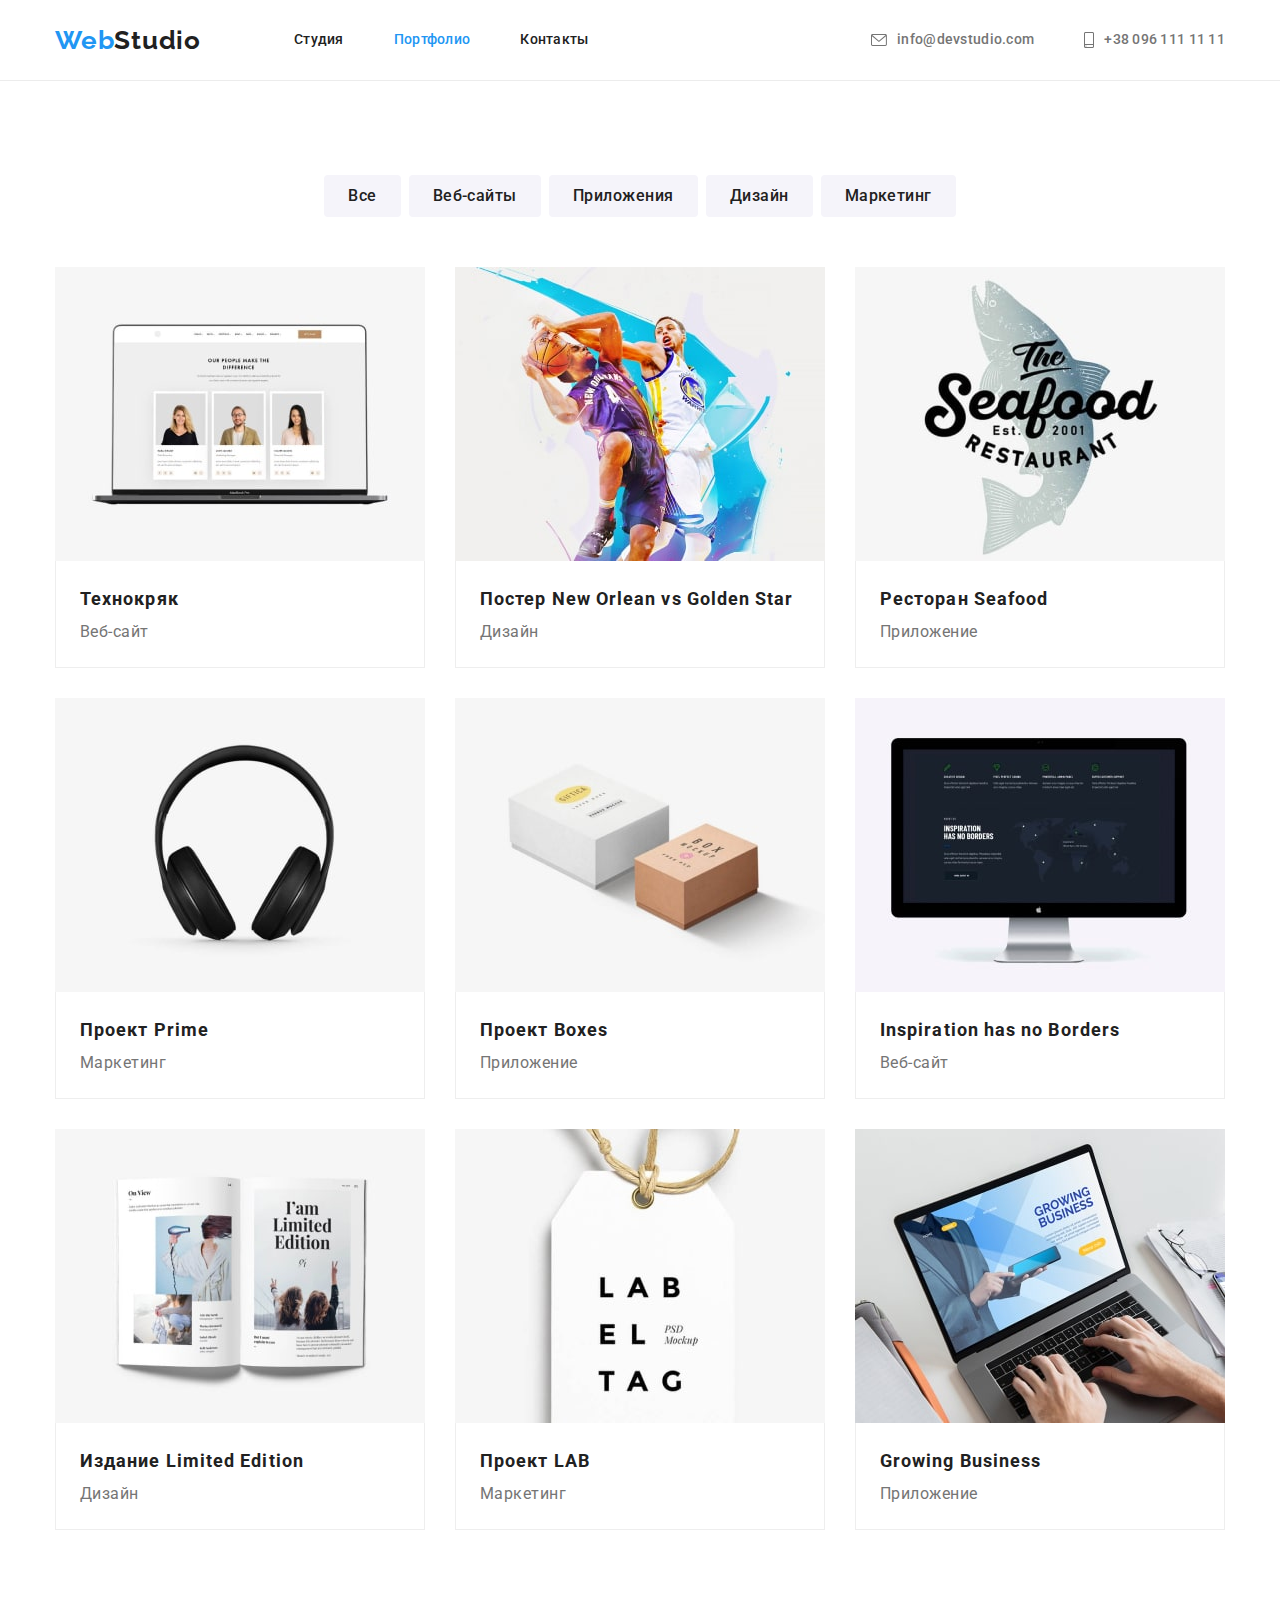
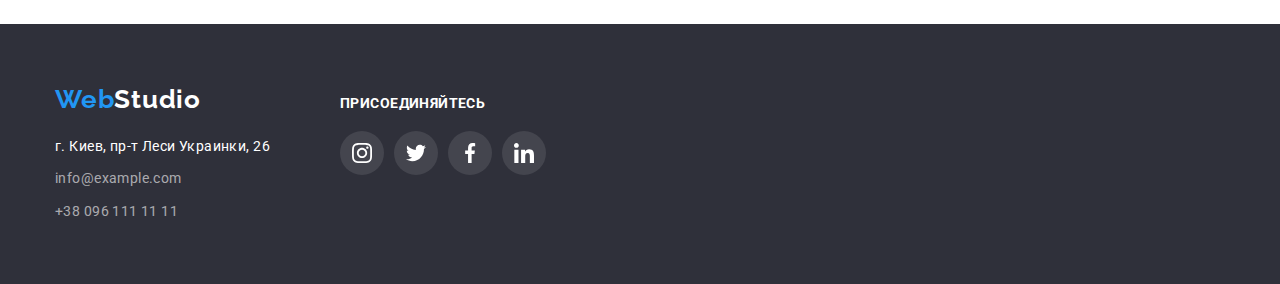
==== portfolio.html @ f0101356 "Начало работы" ====
<!DOCTYPE html>
<html lang="ru">

<head>
    <meta charset="UTF-8">
    <meta http-equiv="X-UA-Compatible" content="IE=edge">
    <meta name="viewport" content="width=device-width, initial-scale=1.0">
    <title>Document</title>    
    <link rel="preconnect" href="https://fonts.googleapis.com">
    <link rel="preconnect" href="https://fonts.gstatic.com" crossorigin>
    <link
        href="https://fonts.googleapis.com/css2?family=Raleway:wght@700&family=Roboto:wght@400;500;700;900&display=swap"
        rel="stylesheet">
        <link rel="stylesheet" href="https://cdnjs.cloudflare.com/ajax/libs/modern-normalize/1.1.0/modern-normalize.min.css"
            integrity="sha512-wpPYUAdjBVSE4KJnH1VR1HeZfpl1ub8YT/NKx4PuQ5NmX2tKuGu6U/JRp5y+Y8XG2tV+wKQpNHVUX03MfMFn9Q=="
            crossorigin="anonymous" referrerpolicy="no-referrer" />
    <link rel="stylesheet" href="https://cdnjs.cloudflare.com/ajax/libs/modern-normalize/1.0.0/modern-normalize.min.css" />
    <link rel="stylesheet" href="./css/styles.css">
</head>
<body>
    <!-- Header -->
    <header class="header">
        <div class="container nav-container">
            <nav class="header-navigation">
                <a lang="en" class="header-logo" href="">Web<span class="logo-studio">Studio</span> </a>
    
                <ul class="header-list">
                    <li class="header-item">
                        <a class="header-link " href="./index.html"> Студия</a>
                    </li>
                    <li class="header-item">
                        <a class="header-link current" href="./portfolio.html"> Портфолио</a>
                    </li>
                    <li class="header-item">
                        <a class="header-link" href="#contact"> Контакты</a>
                    </li>
    
                </ul>
            </nav>
    
            <ul class="header-contacts">
                <li class="header-contacts-item">
                    <a class="header-contacts-link" href="mailto:info@devstudio.com">
                        <svg class="header-contacts-icon" width="16" height="12">
                            <use href="./images/icons.svg#icon-envelope"></use>
                        </svg>
                        info@devstudio.com</a>
                </li>
                <li class="header-contacts-item">
                    <a class="header-contacts-link" href="tel:+380961111111">
                        <svg class="header-contacts-icon" width="10" height="16">
                            <use href="./images/icons.svg#icon-smartphone"></use>
                        </svg>
                        +38 096 111 11 11</a>
                </li>
            </ul>
    
        </div>
    </header>
    <main>

        <!-- Navigation -->
        <section class="section">
            <div class="container">
                <h1 class="visually-hidden">Навигация по сайту</h1>
                <ul class="navigation-list">
                    <li class="navigation-item"><button class="navigation-button" type="button">Все</button></li>
                    <li class="navigation-item"><button class="navigation-button" type="button">Веб-сайты</button></li>
                    <li class="navigation-item"><button class="navigation-button" type="button">Приложения</button></li>
                    <li class="navigation-item"><button class="navigation-button" type="button">Дизайн</button></li>
                    <li class="navigation-item"><button class="navigation-button" type="button">Маркетинг</button></li>
                </ul>
                <ul class="offers-list">
                    <li class="offers-item">
                        <a class="offers-link" href="">
                            <div class="offers-popup-block">
                                <img src="./images/img1-min.jpg" alt="Технокряк" width="370">
                                <p class="offers-popup-text">Технокряк это современная площадка распространения коронавируса. Компании используют эту платформу для цифрового
                                шпионажа и атак на защищённые сервера конкурентов.</p>
                            </div>
                            <div class="offers-item-bottom">
                                <h2 class="offers-title">Технокряк</h2>
                                <p class="offers-text">Веб-сайт</p>
                            </div>
                        </a>
                    </li>
                    <li class="offers-item">
                        <a class="offers-link" href="">
                            <div class="offers-popup-block">
                            <img src="./images/img2-min.jpg" alt="Постер New Orlean vs Golden Star" width="370">
                            <p class="offers-popup-text">Технокряк это современная площадка распространения коронавируса. Компании используют эту
                                платформу для цифрового
                                шпионажа и атак на защищённые сервера конкурентов.</p>
                                </div>
                            <div class="offers-item-bottom">
                                <h2 class="offers-title">Постер New Orlean vs Golden Star</h2>
                                <p class="offers-text">Дизайн</p>
                            </div>
                        </a>
                    </li>
                    <li class="offers-item">
                        <a class="offers-link" href="">
                            <div class="offers-popup-block">
                            <img src="./images/img3-min.jpg" alt="Ресторан Seafood" width="370">
                            <p class="offers-popup-text">Технокряк это современная площадка распространения коронавируса. Компании используют эту
                                платформу для цифрового
                                шпионажа и атак на защищённые сервера конкурентов.</p>
                                </div>
                            <div class="offers-item-bottom">
                                <h2 class="offers-title">Ресторан Seafood</h2>
                                <p class="offers-text">Приложение</p>
                            </div>
                        </a>
                    </li>
                    <li class="offers-item">
                        <a class="offers-link" href="">
                            <div class="offers-popup-block">
                            <img src="./images/img4-min.jpg" alt="Проект Prime" width="370">
                            <p class="offers-popup-text">Технокряк это современная площадка распространения коронавируса. Компании используют эту
                                платформу для цифрового
                                шпионажа и атак на защищённые сервера конкурентов.</p>
                                </div>
                            <div class="offers-item-bottom">
                                <h2 class="offers-title">Проект Prime</h2>
                                <p class="offers-text">Маркетинг</p>
                            </div>
                        </a>
                    </li>
                    <li class="offers-item">
                        <a class="offers-link" href="">
                            <div class="offers-popup-block">
                            <img src="./images/img5-min.jpg" alt="Проект Boxes" width="370">
                            <p class="offers-popup-text">Технокряк это современная площадка распространения коронавируса. Компании используют эту
                                платформу для цифрового
                                шпионажа и атак на защищённые сервера конкурентов.</p>
                                </div>
                            <div class="offers-item-bottom">
                                <h2 class="offers-title">Проект Boxes</h2>
                                <p class="offers-text">Приложение</p>
                            </div>
                        </a>
                    </li>
                    <li class="offers-item">
                        <a class="offers-link" href="">
                            <div class="offers-popup-block">
                            <img src="./images/img6-min.jpg" alt="Inspiration has no Borders" width="370">
                            <p class="offers-popup-text">Технокряк это современная площадка распространения коронавируса. Компании используют эту
                                платформу для цифрового
                                шпионажа и атак на защищённые сервера конкурентов.</p>
                                </div>
                            <div class="offers-item-bottom">
                                <h2 class="offers-title">Inspiration has no Borders</h2>
                                <p class="offers-text">Веб-сайт</p>
                            </div>
                        </a>
                    </li>
                    <li class="offers-item">
                        <a class="offers-link" href="">
                            <div class="offers-popup-block">
                            <img src="./images/img7-min.jpg" alt="Издание Limited Edition" width="370">
                            <p class="offers-popup-text">Технокряк это современная площадка распространения коронавируса. Компании используют эту
                                платформу для цифрового
                                шпионажа и атак на защищённые сервера конкурентов.</p>
                                </div>
                            <div class="offers-item-bottom">
                                <h2 class="offers-title">Издание Limited Edition</h2>
                                <p class="offers-text">Дизайн</p>
                            </div>
                        </a>
                    </li>
                    <li class="offers-item">
                        <a class="offers-link" href="">
                            <div class="offers-popup-block">
                            <img src="./images/img8-min.jpg" alt="Проект LAB" width="370">
                            <p class="offers-popup-text">Технокряк это современная площадка распространения коронавируса. Компании используют эту
                                платформу для цифрового
                                шпионажа и атак на защищённые сервера конкурентов.</p>
                                </div>
                            <div class="offers-item-bottom">
                                <h2 class="offers-title">Проект LAB</h2>
                                <p class="offers-text">Маркетинг</p>
                            </div>
                        </a>
                    </li>
                    <li class="offers-item">
                        <a class="offers-link" href="">
                            <div class="offers-popup-block">
                            <img src="./images/img9-min.jpg" alt="Growing Business" width="370">
                            <p class="offers-popup-text">Технокряк это современная площадка распространения коронавируса. Компании используют эту
                                платформу для цифрового
                                шпионажа и атак на защищённые сервера конкурентов.</p>
                                </div>
                            <div class="offers-item-bottom">
                                <h2 class="offers-title">Growing Business</h2>
                                <p class="offers-text">Приложение</p>
                            </div>
                        </a>
                    </li>
                </ul>
            </div>
        </section>

        <!-- Items -->
       
    </main>

    <!-- Footer -->
    <footer class="footer" id="contact">
        <div class="container footer-container">
            <div class="address-box">
                <a lang="en" class="footer-logo" href="">Web<span class="footer-logo-studio">Studio</span></a>
    
                <address class="footer-address">
                    <ul class="footer-contacts">
                        <li class="footer-contacts-item">
                            <a class="footer-map" href="https://goo.gl/maps/VZ49UgYhJQWMEwJX7" target="_blank"
                                rel="noopener noreferrer">г. Киев, пр-т Леси Украинки, 26
                            </a>
                        </li>
                        <li class="footer-contacts-item"><a class="footer-mail"
                                href="mailto:info@example.com">info@example.com</a></li>
                        <li class="footer-contacts-item"><a class="footer-tel" href="tel:+380961111111">+38 096 111 11
                                11</a></li>
                    </ul>
                </address>
            </div>
            <div class="social-box">
                <h3 class="social-title">ПРИСОЕДИНЯЙТЕСЬ</h3>
                <ul class="footer-social-list">
                    <li class="footer-social-item">
                        <a href="" class="footer-social-link">
                            <svg class="footer-social-icon" width="20" height="20">
                                <use href="./images/icons.svg#icon-instagram-2">
                                </use>
                            </svg>
                        </a>
                    </li>
                    <li class="footer-social-item">
                        <a href="" class="footer-social-link">
                            <svg class="footer-social-icon" width="20" height="20">
                                <use href="./images/icons.svg#icon-twitter-1">
                                </use>
                            </svg>
                        </a>
                    </li>
                    <li class="footer-social-item">
                        <a href="" class="footer-social-link">
                            <svg class="footer-social-icon" width="20" height="20">
                                <use href="./images/icons.svg#icon-facebook-1">
                                </use>
                            </svg>
                        </a>
                    </li>
                    <li class="footer-social-item">
                        <a href="" class="footer-social-link">
                            <svg class="footer-social-icon" width="20" height="20">
                                <use href="./images/icons.svg#icon-linkedin-1">
                                </use>
                            </svg>
                        </a>
                    </li>
                </ul>
            </div>
        </div>
    
    </footer>
</body>
</html>
---- css/styles.css ----
:root {
  --main-title-color: #212121;
  --second-title-color: #ffffff;
  --main-text-color: #757575;
  --accent-color: #2196f3;
  --first-contacts-color: #757575;
  --second-contacts-color: rgba(255, 255, 255, 0.6);
  --third-contacts-color: #ffffff;
  --timing-function: cubic-bezier(0.4, 0, 0.2, 1);
}

html {
  box-sizing: border-box;
}

*,
*::before,
*::after {
  box-sizing: inherit;
}

body {
  font-family: Roboto, sans-serif;
  /* font-size: 14px;
  line-height: 1.71;
  letter-spacing: 0.03;
  color: #757575; */
}

a {
  text-decoration: none;
}

h1,
h2,
h3,
p,
ul {
  margin: 0;
}

ul {
  padding: 0;
  list-style: none;
}

img {
  display: block;
  max-width: 100%;
  height: auto;
}

.container {
  width: 1200px;
  padding-left: 15px;
  padding-right: 15px;
  margin: 0 auto;
}

.section {
  padding-top: 94px;
  padding-bottom: 94px;
}

/* -------------------- Header ------------------ */

.header {
  border-bottom: 1px solid #ececec;
}

.header-logo {
  margin-right: 93px;

  font-family: Raleway;
  font-weight: 700;
  font-size: 26px;
  line-height: 1.19;
  letter-spacing: 0.03em;
  color: #2196f3;
}

.logo-studio {
  color: #212121;
}

.header-list {
  display: flex;
}

.header-list .header-item:not(:last-child) {
  margin-right: 50px;
}

.header-link.current {
  color: var(--accent-color);
}

.header-link {
  display: block;
  position: relative;
  padding-top: 32px;
  padding-bottom: 32px;

  font-weight: 500;
  font-size: 14px;
  line-height: 1.14;
  letter-spacing: 0.02em;
  color: var(--main-title-color);
  transition: opacity 250ms var(--timing-function);
}

.header-link::after {
  content: '';
  position: absolute;
  display: block;
  width: 100%;
  height: 4px;
  bottom: 0;
  border-radius: 2px;
  background-color: var(--accent-color);
  opacity: 0;
  transition: opacity 250ms var(--timing-function);
}

.header-link:hover,
.header-link:focus {
  color: var(--accent-color);
  opacity: 1;
}

.header-link:hover::after,
.header-link:focus::after {
  opacity: 1;
}

.header-navigation {
  display: flex;
  align-items: center;
}

.nav-container {
  display: flex;
}

.header-contacts {
  display: flex;
  margin-left: auto;
}

.header-contacts .header-contacts-item:not(:last-child) {
  margin-right: 50px;
}

.header-contacts-link {
  display: flex;
  padding-top: 32px;
  padding-bottom: 32px;
  align-items: center;

  font-weight: 500;
  font-size: 14px;
  line-height: 1.14;
  letter-spacing: 0.02em;

  color: var(--first-contacts-color);
  transition: color 250ms var(--timing-function);
}

.header-contacts-link:hover,
.header-contacts-link:focus {
  color: var(--accent-color);
}

.header-contacts-icon {
  margin-right: 10px;
  fill: currentColor;
}
/*----------------- Hero ------------------- */

.hero {
  max-width: 1600px;
  margin-left: auto;
  margin-right: auto;
  padding: 200px 0;
  background-color: #2f303a;
  background-image: linear-gradient(rgba(47, 48, 58, 0.4), rgba(47, 48, 58, 0.4)),
    url(../images/hero-background.jpg);
  text-align: center;
  background-repeat: no-repeat;
  background-position: center;
  background-size: cover;
}

.hero-title {
  width: 696px;
  margin-bottom: 30px;
  margin-left: auto;
  margin-right: auto;

  font-weight: 900;
  font-size: 44px;
  line-height: 1.36;
  letter-spacing: 0.06em;
  text-transform: uppercase;
  color: var(--second-title-color);
}

.hero-button {
  cursor: pointer;
  font-family: inherit;
  font-weight: 700;
  font-size: 16px;
  line-height: 1.87;
  letter-spacing: 0.06em;
  background-color: var(--accent-color);
  color: var(--second-title-color);
  min-width: 200px;
  min-height: 50px;
  box-shadow: 0px 4px 4px rgba(0, 0, 0, 0.15);
  border-radius: 4px;
  border: transparent;
  transition: background-color 250ms var(--timing-function);
}

.hero-button:hover,
.hero-button:focus {
  background-color: #188ce8;
}

/*----------------- About ------------------- */

.about-icons-list {
  display: flex;
  justify-content: center;
  margin-bottom: 30px;
}

.about-icons-item {
  width: 270px;
  height: 120px;
  background: #f5f4fa;
  border-radius: 4px;
}

.about-icons-item + .about-icons-item {
  margin-left: 30px;
}

.about-icons-link {
  width: 100%;
  height: 100%;
  display: flex;
  align-items: center;
  justify-content: center;
}

.about-list {
  display: flex;
}

.about-title {
  font-weight: 700;
  font-size: 14px;
  line-height: 1.14;
  letter-spacing: 0.03em;
  text-transform: uppercase;
  color: var(--main-title-color);
  margin-bottom: 10px;
}

.about-item:not(:last-child) {
  margin-right: 30px;
}

/* .about-item::before { 
  display: block;
  content: '';
  height: 120px;
  background: #f5f4fa;
  border-radius: 4px;
  margin-bottom: 30px;
}*/

.about-text {
  font-size: 14px;
  line-height: 1.71;
  letter-spacing: 0.03em;
  color: var(--main-text-color);
}

/*--------------------  Our works ------------------ */

.work-section {
  padding-top: 0;
}

.works-list {
  display: flex;
}

.works-item:not(:last-child) {
  margin-right: 30px;
}

.works-item {
  position: relative;
}
.works-item > .works-text {
  position: absolute;
  display: flex;
  align-items: center;
  justify-content: center;
  bottom: 0;
  height: 70px;
  width: 100%;
  font-family: Roboto;
  font-weight: 700;
  font-size: 14px;
  line-height: 16px;
  letter-spacing: 0.03em;
  text-transform: uppercase;
  background-color: rgba(47, 48, 58, 0.8);

  color: var(--second-title-color);
}

.works-title {
  text-align: center;
  margin-bottom: 50px;

  font-weight: 700;
  font-size: 36px;
  line-height: 1.17;
  letter-spacing: 0.03em;

  color: var(--main-title-color);
}

/* ------------------ Our team ---------------------- */
.team-section {
  background-color: #f5f4fa;
}

.team-list {
  display: flex;
}

.team-item:not(:last-child) {
  margin-right: 30px;
}

.team-title {
  text-align: center;
  margin-bottom: 50px;

  font-weight: 700;
  font-size: 36px;
  line-height: 1.17;
  letter-spacing: 0.03em;
  color: var(--main-title-color);
}

.team-name {
  margin-bottom: 10px;

  font-weight: 500;
  font-size: 16px;
  line-height: 1.19;
  letter-spacing: 0.03em;
  color: var(--main-title-color);
}

.team-position {
  font-size: 16px;
  line-height: 1.19;
  letter-spacing: 0.03em;
  color: var(--main-text-color);
  margin-bottom: 16px;
}

.crewman-item-bottom {
  padding-top: 30px;
  padding-bottom: 30px;
  text-align: center;

  background: #ffffff;
  box-shadow: 0px 1px 3px rgba(0, 0, 0, 0.12), 0px 1px 1px rgba(0, 0, 0, 0.14),
    0px 2px 1px rgba(0, 0, 0, 0.2);
  border-radius: 0px 0px 4px 4px;
}

.master-social-list {
  display: flex;
  justify-content: center;
}

.master-social-item {
  width: 44px;
  height: 44px;
}

.master-social-item + .master-social-item {
  margin-left: 10px;
}

.master-social-link {
  width: 100%;
  height: 100%;
  background-color: #ffffff;
  border-radius: 50%;
  display: flex;
  align-items: center;
  justify-content: center;
  color: #afb1b8;
  transition: background-color 250ms var(--timing-function), color 250ms var(--timing-function);
}

.master-social-icon {
  fill: currentColor;
}

.master-social-link:hover,
.master-social-link:focus {
  background-color: var(--accent-color);
  color: #ffffff;
}

/* -------------Regular customers------------- */

.customers-list {
  display: flex;
  justify-content: center;
}

.customers-item {
  width: 170px;
  height: 92px;
}

.customers-item + .customers-item {
  margin-left: 30px;
}

.customers-link {
  width: 100%;
  height: 100%;
  border: 1px solid #afb1b8;
  border-radius: 4px;
  display: flex;
  align-items: center;
  justify-content: center;
  color: #afb1b8;
  transition: border-color 250ms var(--timing-function), color 250ms var(--timing-function);
}

.customers-icon {
  fill: currentColor;
}

.customers-link:hover,
.customers-link:focus {
  border-color: var(--accent-color);
  color: var(--accent-color);
}

.customers-title {
  text-align: center;
  margin-bottom: 50px;

  font-weight: 700;
  font-size: 36px;
  line-height: 1.17;
  letter-spacing: 0.03em;
  color: var(--main-title-color);
}

/* ------------------ Footer ---------------- */

.footer {
  background-color: #2f303a;
  padding: 60px 0;
}

.footer-address {
  margin-top: 20px;
  font-style: normal;
}

.footer-logo {
  font-family: Raleway;
  font-weight: 700;
  font-size: 26px;
  line-height: 1.19;
  letter-spacing: 0.03em;
  color: #2196f3;
}

.footer-logo-studio {
  color: #ffffff;
}

.footer-map {
  font-size: 14px;
  line-height: 1.71;
  letter-spacing: 0.03em;
  color: var(--third-contacts-color);
}

.footer-mail {
  font-size: 14px;
  line-height: 1.71;
  letter-spacing: 0.03em;
  color: var(--second-contacts-color);
}

.footer-tel {
  font-size: 14px;
  line-height: 1.71;
  letter-spacing: 0.03em;
  color: var(--second-contacts-color);
}

.footer-contacts-item:not(:last-child) {
  margin-bottom: 9px;
}

.footer-container {
  display: flex;
  align-items: baseline;
}

.social-box {
  margin-left: 70px;
}

.social-title {
  font-weight: 700;
  font-size: 14px;
  line-height: 16px;
  letter-spacing: 0.03em;
  text-transform: uppercase;
  margin-bottom: 20px;
  color: var(--second-title-color);
}

.footer-social-list {
  display: flex;
  justify-content: center;
}

.footer-social-item {
  width: 44px;
  height: 44px;
}

.footer-social-item:not(:last-child) {
  margin-right: 10px;
}

.footer-social-link {
  width: 100%;
  height: 100%;
  background-color: rgba(255, 255, 255, 0.1);
  border-radius: 50%;
  display: flex;
  align-items: center;
  justify-content: center;
  color: #afb1b8;
  transition: background-color 250ms var(--timing-function);
}

.footer-social-icon {
  fill: var(--second-title-color);
}

.footer-social-link:hover,
.footer-social-link:focus {
  background-color: var(--accent-color);
}

/*--------------------Modal window---------------- */

.backdrop {
  width: 100vw;
  height: 100vh;
  background-color: rgba(0, 0, 0, 0.2);
  position: fixed;
  top: 0;
  transition: opacity 500ms var(--timing-function), visibility 500ms var(--timing-function);
}

.backdrop.is-hidden .modal {
  transform: scale(1.5);
  transition: transform 500ms;
}

.modal {
  width: 528px;
  min-height: 581px;
  background-color: var(--second-title-color);
  border-radius: 4px;
  position: absolute;
  top: 50%;
  left: 50%;
  transform: scale(1);
  transform: translate(-50%, -50%);
  transition: transform 500ms var(--timing-function);
}

.modal-close {
  cursor: pointer;
  width: 30px;
  height: 30px;
  background-color: transparent;
  border: 1px solid #999999;
  border-radius: 50%;
  position: absolute;
  top: 11px;
  right: 11px;
  display: flex;
  align-items: center;
  justify-content: center;
}

.is-hidden {
  visibility: hidden;
  opacity: 0;
  pointer-events: none;
}
/* ------------------- PORTFOLIO ----------------- */
/* ------------------- Navigation ----------------- */

.navigation-list {
  display: flex;
  justify-content: center;
  margin-bottom: 50px;
}

.menu-container {
  padding-top: 94px;
}

.visually-hidden {
  position: absolute;
  width: 1px;
  height: 1px;
  margin: -1px;
  padding: 0;
  overflow: hidden;
  border: 0;
  clip: rect(0 0 0 0);
}

.navigation-list .navigation-item:not(:last-child) {
  margin-right: 8px;
}

.navigation-button {
  cursor: pointer;
  font-family: inherit;
  font-weight: 500;
  font-size: 16px;
  line-height: 1.62;
  letter-spacing: 0.03em;
  color: var(--main-title-color);
  background: #f5f4fa;

  border-radius: 4px;
  min-width: 73px;
  padding: 6px 22px 6px 22px;
  border: 2px solid transparent;
  transition: background-color 250ms var(--timing-function), color 250ms var(--timing-function),
    box-shadow 250ms var(--timing-function);
}

.navigation-button:hover,
.navigation-button:focus {
  box-shadow: 0px 3px 1px rgba(0, 0, 0, 0.1), 0px 1px 2px rgba(0, 0, 0, 0.08),
    0px 2px 2px rgba(0, 0, 0, 0.12);
  color: #ffffff;
  background-color: var(--accent-color);
}

/* ------------------- Offers ----------------- */

.offers-section {
  padding-top: 50px;
  padding-bottom: 94px;
}

.offers-title {
  font-weight: 700;
  font-size: 18px;
  line-height: 2;
  letter-spacing: 0.06em;
  color: var(--main-title-color);
}

.offers-text {
  font-size: 16px;
  line-height: 1.87;
  letter-spacing: 0.03em;
  color: var(--main-text-color);
}

.offers-list {
  display: flex;
  flex-wrap: wrap;
  margin-left: -30px;
  margin-bottom: -30px;
}

.offers-item {
  flex-basis: calc(100% / 3 - 30px);
  margin-left: 30px;
  margin-bottom: 30px;
}

.offers-link:hover .offers-popup-text,
.offers-link:focus .offers-popup-text {
  transform: translateY(0);
}

.offers-link {
  display: block;
  transition: box-shadow 250ms var(--timing-function);
}

.offers-link:hover,
.offers-link:focus {
  box-shadow: 0px 1px 1px rgba(0, 0, 0, 0.12), 0px 4px 4px rgba(0, 0, 0, 0.06),
    1px 4px 6px rgba(0, 0, 0, 0.16);
}

.offers-item-bottom {
  padding: 20px 24px;
  border: 1px solid #eeeeee;
  border-top: none;
}

.offers-popup-block {
  position: relative;
  overflow: hidden;
}

.offers-popup-text {
  position: absolute;
  top: 0;
  left: 0;
  padding: 63px 24px;
  background-color: rgba(33, 150, 243, 0.9);
  font-family: Roboto;
  font-size: 18px;
  line-height: 1.56;
  letter-spacing: 0.03em;
  color: var(--second-title-color);
  transform: translateY(100%);
  transition: transform 250ms var(--timing-function);
}
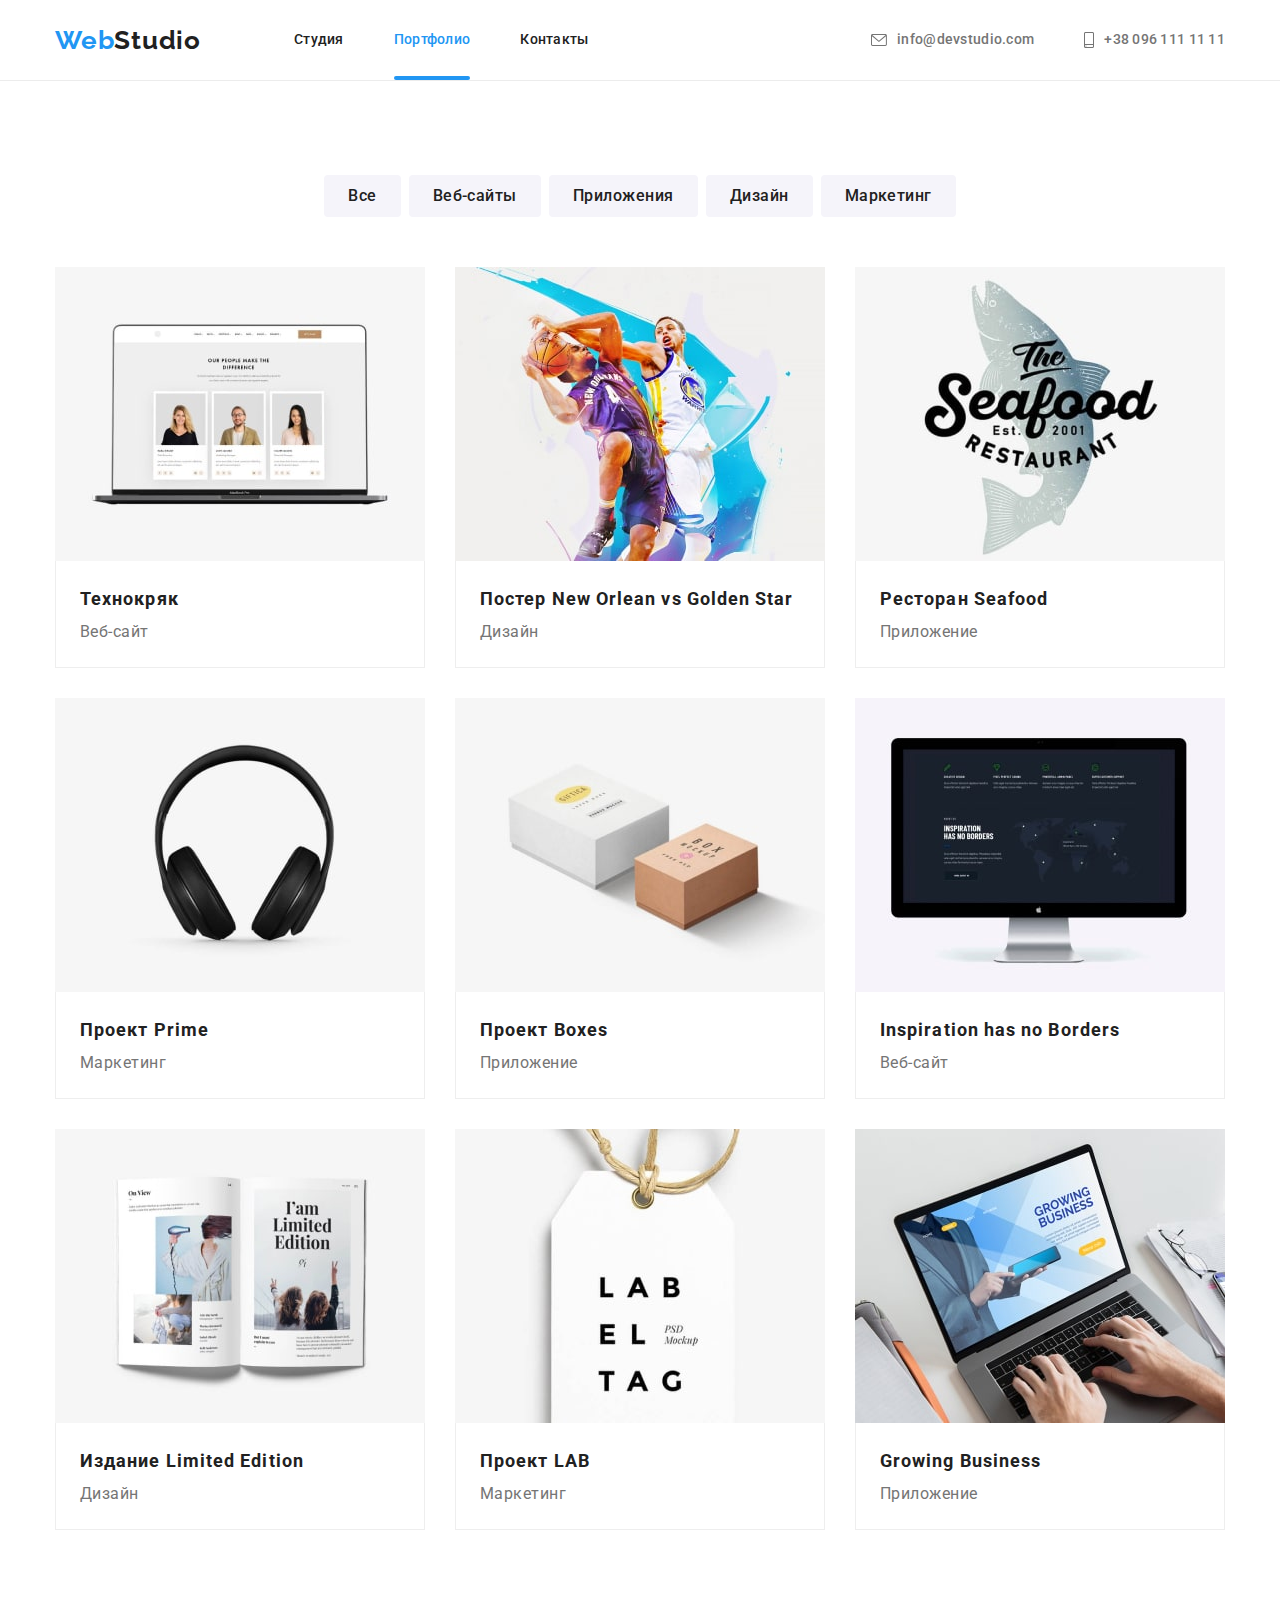
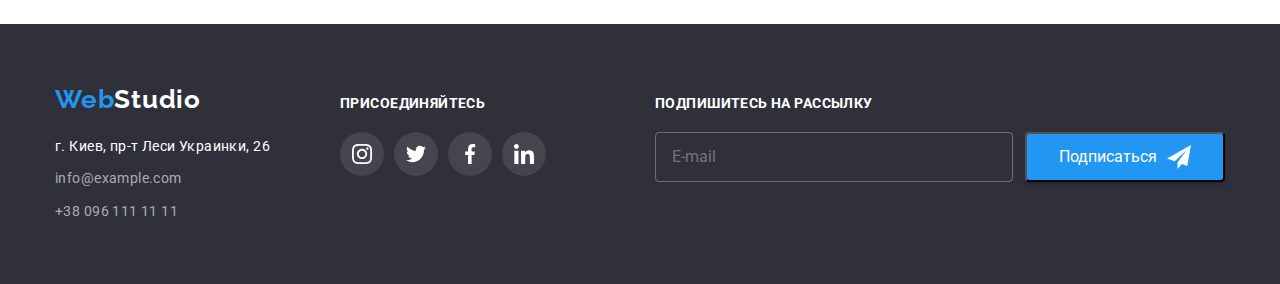
==== commit 11319b87: "Работа готова для проверки" ====
--- a/portfolio.html
+++ b/portfolio.html
@@ -205,63 +205,81 @@
     </main>
 
     <!-- Footer -->
-    <footer class="footer" id="contact">
-        <div class="container footer-container">
-            <div class="address-box">
-                <a lang="en" class="footer-logo" href="">Web<span class="footer-logo-studio">Studio</span></a>
-    
-                <address class="footer-address">
-                    <ul class="footer-contacts">
-                        <li class="footer-contacts-item">
-                            <a class="footer-map" href="https://goo.gl/maps/VZ49UgYhJQWMEwJX7" target="_blank"
-                                rel="noopener noreferrer">г. Киев, пр-т Леси Украинки, 26
-                            </a>
-                        </li>
-                        <li class="footer-contacts-item"><a class="footer-mail"
-                                href="mailto:info@example.com">info@example.com</a></li>
-                        <li class="footer-contacts-item"><a class="footer-tel" href="tel:+380961111111">+38 096 111 11
-                                11</a></li>
-                    </ul>
-                </address>
-            </div>
-            <div class="social-box">
-                <h3 class="social-title">ПРИСОЕДИНЯЙТЕСЬ</h3>
-                <ul class="footer-social-list">
-                    <li class="footer-social-item">
-                        <a href="" class="footer-social-link">
-                            <svg class="footer-social-icon" width="20" height="20">
-                                <use href="./images/icons.svg#icon-instagram-2">
-                                </use>
-                            </svg>
-                        </a>
-                    </li>
-                    <li class="footer-social-item">
-                        <a href="" class="footer-social-link">
-                            <svg class="footer-social-icon" width="20" height="20">
-                                <use href="./images/icons.svg#icon-twitter-1">
-                                </use>
-                            </svg>
-                        </a>
-                    </li>
-                    <li class="footer-social-item">
-                        <a href="" class="footer-social-link">
-                            <svg class="footer-social-icon" width="20" height="20">
-                                <use href="./images/icons.svg#icon-facebook-1">
-                                </use>
-                            </svg>
-                        </a>
-                    </li>
-                    <li class="footer-social-item">
-                        <a href="" class="footer-social-link">
-                            <svg class="footer-social-icon" width="20" height="20">
-                                <use href="./images/icons.svg#icon-linkedin-1">
-                                </use>
-                            </svg>
-                        </a>
-                    </li>
-                </ul>
-            </div>
-        </div>
+<footer class="footer" id="contact">
+    <div class="container footer-container">
+        <div class="address-box">
+            <a lang="en" class="footer-logo" href="">Web<span class="footer-logo-studio">Studio</span></a>
+
+            <address class="footer-address">
+                <ul class="footer-contacts">
+                    <li class="footer-contacts-item">
+                        <a class="footer-map" href="https://goo.gl/maps/VZ49UgYhJQWMEwJX7" target="_blank"
+                            rel="noopener noreferrer">г. Киев, пр-т Леси Украинки, 26
+                        </a>
+                    </li>
+                    <li class="footer-contacts-item"><a class="footer-mail"
+                            href="mailto:info@example.com">info@example.com</a></li>
+                    <li class="footer-contacts-item"><a class="footer-tel" href="tel:+380961111111">+38 096 111 11
+                            11</a></li>
+                </ul>
+            </address>
+        </div>
+        <div class="social-box">
+            <h3 class="social-title">ПРИСОЕДИНЯЙТЕСЬ</h3>
+            <ul class="footer-social-list">
+                <li class="footer-social-item">
+                    <a href="" class="footer-social-link">
+                        <svg class="footer-social-icon" width="20" height="20">
+                            <use href="./images/icons.svg#icon-instagram-2">
+                            </use>
+                        </svg>
+                    </a>
+                </li>
+                <li class="footer-social-item">
+                    <a href="" class="footer-social-link">
+                        <svg class="footer-social-icon" width="20" height="20">
+                            <use href="./images/icons.svg#icon-twitter-1">
+                            </use>
+                        </svg>
+                    </a>
+                </li>
+                <li class="footer-social-item">
+                    <a href="" class="footer-social-link">
+                        <svg class="footer-social-icon" width="20" height="20">
+                            <use href="./images/icons.svg#icon-facebook-1">
+                            </use>
+                        </svg>
+                    </a>
+                </li>
+                <li class="footer-social-item">
+                    <a href="" class="footer-social-link">
+                        <svg class="footer-social-icon" width="20" height="20">
+                            <use href="./images/icons.svg#icon-linkedin-1">
+                            </use>
+                        </svg>
+                    </a>
+                </li>
+            </ul>
+        </div>
+        <div class="online">
+            <form action="#" class="online-form">
+                <h2 class="online-title">подпишитесь на рассылку</h2>
+                <div class="online-signup">
+
+                    <input type="text" class="online-input" name="online-name" placeholder="E-mail">
+                    <button type="submit" class="footer-form-button">
+                        Подписаться
+                        <svg class="footer-button-icon" width="24" height="24">
+                            <use href="./images/icons.svg#icon-icon-send"></use>
+                        </svg>
+                    </button>
+                </div>
+
+            </form>
+        </div>
+    </div>
+
+</footer>
     
     </footer>
 </body>
--- a/css/styles.css
+++ b/css/styles.css
@@ -91,25 +91,7 @@
   margin-right: 50px;
 }
 
-.header-link.current {
-  color: var(--accent-color);
-}
-
-.header-link {
-  display: block;
-  position: relative;
-  padding-top: 32px;
-  padding-bottom: 32px;
-
-  font-weight: 500;
-  font-size: 14px;
-  line-height: 1.14;
-  letter-spacing: 0.02em;
-  color: var(--main-title-color);
-  transition: opacity 250ms var(--timing-function);
-}
-
-.header-link::after {
+.header-link.current::after {
   content: '';
   position: absolute;
   display: block;
@@ -118,14 +100,29 @@
   bottom: 0;
   border-radius: 2px;
   background-color: var(--accent-color);
-  opacity: 0;
-  transition: opacity 250ms var(--timing-function);
+}
+.header-link.current {
+  color: var(--accent-color);
+  position: relative;
+}
+
+.header-link {
+  display: block;
+  position: relative;
+  padding-top: 32px;
+  padding-bottom: 32px;
+
+  font-weight: 500;
+  font-size: 14px;
+  line-height: 1.14;
+  letter-spacing: 0.02em;
+  color: var(--main-title-color);
+  transition: color 250ms var(--timing-function);
 }
 
 .header-link:hover,
 .header-link:focus {
   color: var(--accent-color);
-  opacity: 1;
 }
 
 .header-link:hover::after,
@@ -536,7 +533,7 @@
 .social-title {
   font-weight: 700;
   font-size: 14px;
-  line-height: 16px;
+  line-height: 1.14;
   letter-spacing: 0.03em;
   text-transform: uppercase;
   margin-bottom: 20px;
@@ -576,6 +573,57 @@
 .footer-social-link:hover,
 .footer-social-link:focus {
   background-color: var(--accent-color);
+}
+
+.online {
+  margin-left: auto;
+}
+
+.online-signup {
+  display: flex;
+  justify-content: space-between;
+  align-items: center;
+  margin-left: auto;
+}
+
+.online-title {
+  font-weight: 700;
+  font-size: 14px;
+  line-height: 1.14;
+  letter-spacing: 0.03em;
+  text-transform: uppercase;
+  margin-bottom: 20px;
+  color: var(--second-title-color);
+}
+
+.online-input {
+  width: 358px;
+  height: 50px;
+  border: 1px solid rgba(255, 255, 255, 0.3);
+  border-radius: 4px;
+  background-color: inherit;
+  padding: 15px 16px;
+  color: #ffffff;
+  margin-right: 12px;
+}
+
+.footer-form-button {
+  display: flex;
+  justify-content: center;
+  align-items: center;
+  width: 200px;
+  height: 50px;
+  background: #2196f3;
+  box-shadow: 0px 4px 4px rgba(0, 0, 0, 0.15);
+  border-radius: 4px;
+  font-size: 16px;
+  line-height: 1.87;
+  color: #ffffff;
+}
+
+.footer-button-icon {
+  margin-left: 10px;
+  fill: #ffffff;
 }
 
 /*--------------------Modal window---------------- */
@@ -602,6 +650,7 @@
   position: absolute;
   top: 50%;
   left: 50%;
+  padding: 40px;
   transform: scale(1);
   transform: translate(-50%, -50%);
   transition: transform 500ms var(--timing-function);
@@ -612,14 +661,20 @@
   width: 30px;
   height: 30px;
   background-color: transparent;
-  border: 1px solid #999999;
+  border: 1px solid rgba(0, 0, 0, 0.1);
   border-radius: 50%;
   position: absolute;
-  top: 11px;
-  right: 11px;
-  display: flex;
-  align-items: center;
-  justify-content: center;
+  top: 8px;
+  right: 8px;
+  display: flex;
+  align-items: center;
+  justify-content: center;
+}
+
+.modal-close:hover,
+.modal-close:focus {
+  fill: #2196f3;
+  transition: fill 250ms cubic-bezier(0.4, 0, 0.2, 1);
 }
 
 .is-hidden {
@@ -627,6 +682,160 @@
   opacity: 0;
   pointer-events: none;
 }
+
+.modal-title {
+  font-weight: bold;
+  font-size: 20px;
+  line-height: 1.15;
+  text-align: center;
+  letter-spacing: 0.03em;
+
+  color: var(--main-title-color);
+  margin-bottom: 12px;
+}
+
+.modal-field {
+  margin-bottom: 30px;
+}
+
+.input-wrap {
+  position: relative;
+}
+
+.input-icon {
+  position: absolute;
+  left: 12px;
+  top: 50%;
+  transform: translateY(-50%);
+  transition: fill 250ms var(--timing-function);
+}
+
+.modal-form-input {
+  cursor: pointer;
+  width: 100%;
+  height: 40px;
+  border: 1px solid rgba(33, 33, 33, 0.2);
+  border-radius: 4px;
+
+  padding-left: 42px;
+  padding-right: 10px;
+  color: var(--main-text-color);
+  outline: none;
+  transition: border-color 250ms var(--timing-function);
+}
+
+.modal-form-input:focus {
+  border-color: var(--accent-color);
+}
+
+.modal-form-input:focus + .input-icon {
+  fill: var(--accent-color);
+}
+
+.modal-form-text {
+  display: block;
+  width: 100%;
+  height: 120px;
+  border: 1px solid rgba(33, 33, 33, 0.2);
+
+  border-radius: 4px;
+  resize: none;
+  padding: 12px 16px;
+}
+
+.modal-form-text::placeholder {
+  font-size: 12px;
+  line-height: 1.17;
+  letter-spacing: 0.01em;
+  color: rgba(117, 117, 117, 0.5);
+}
+
+.modal-form-text:focus {
+  border-color: var(--accent-color);
+}
+
+.form-input-text {
+  font-family: Roboto;
+  font-weight: normal;
+  font-size: 12px;
+  line-height: 1.17;
+  letter-spacing: 0.01em;
+  color: var(--main-text-color);
+  display: block;
+  margin-bottom: 4px;
+}
+
+.check-text {
+  justify-content: center;
+  font-size: 14px;
+  line-height: 1.71;
+  letter-spacing: 0.03em;
+  color: var(--first-contacts-color);
+  display: flex;
+}
+
+.check-item {
+  width: 16px;
+  height: 15px;
+  border: 2px solid #212121;
+  border-radius: 2px;
+  margin-right: 8px;
+  display: flex;
+  align-items: center;
+  justify-content: center;
+  transition: background-color 250ms var(--timing-function), border 250ms var(--timing-function);
+}
+
+.check-icon {
+  fill: #ffffff;
+}
+.policy-text,
+.modal-checkbox-link {
+  font-size: 14px;
+  line-height: 1.71;
+  letter-spacing: 0.03em;
+  color: var(--main-text-color);
+}
+
+.modal-checkbox-link {
+  text-decoration-line: underline;
+  color: #2196f3;
+}
+
+.modal-check:checked + .check-text .check-item {
+  background-color: var(--accent-color);
+  border: none;
+}
+
+.modal-check:focus {
+  accent-color: var(--accent-color);
+  border: none;
+}
+
+.modal-button {
+  display: block;
+  margin: 0 auto;
+  cursor: pointer;
+  font-family: inherit;
+  font-weight: 700;
+  font-size: 16px;
+  line-height: 1.87;
+  letter-spacing: 0.06em;
+  background-color: var(--accent-color);
+  color: var(--second-title-color);
+  min-width: 200px;
+  min-height: 50px;
+  box-shadow: 0px 4px 4px rgba(0, 0, 0, 0.15);
+  border-radius: 4px;
+  border: transparent;
+  transition: background-color 250ms var(--timing-function);
+}
+
+.modal-button:hover,
+.modal-button:focus {
+  background-color: #188ce8;
+}
+
 /* ------------------- PORTFOLIO ----------------- */
 /* ------------------- Navigation ----------------- */
 
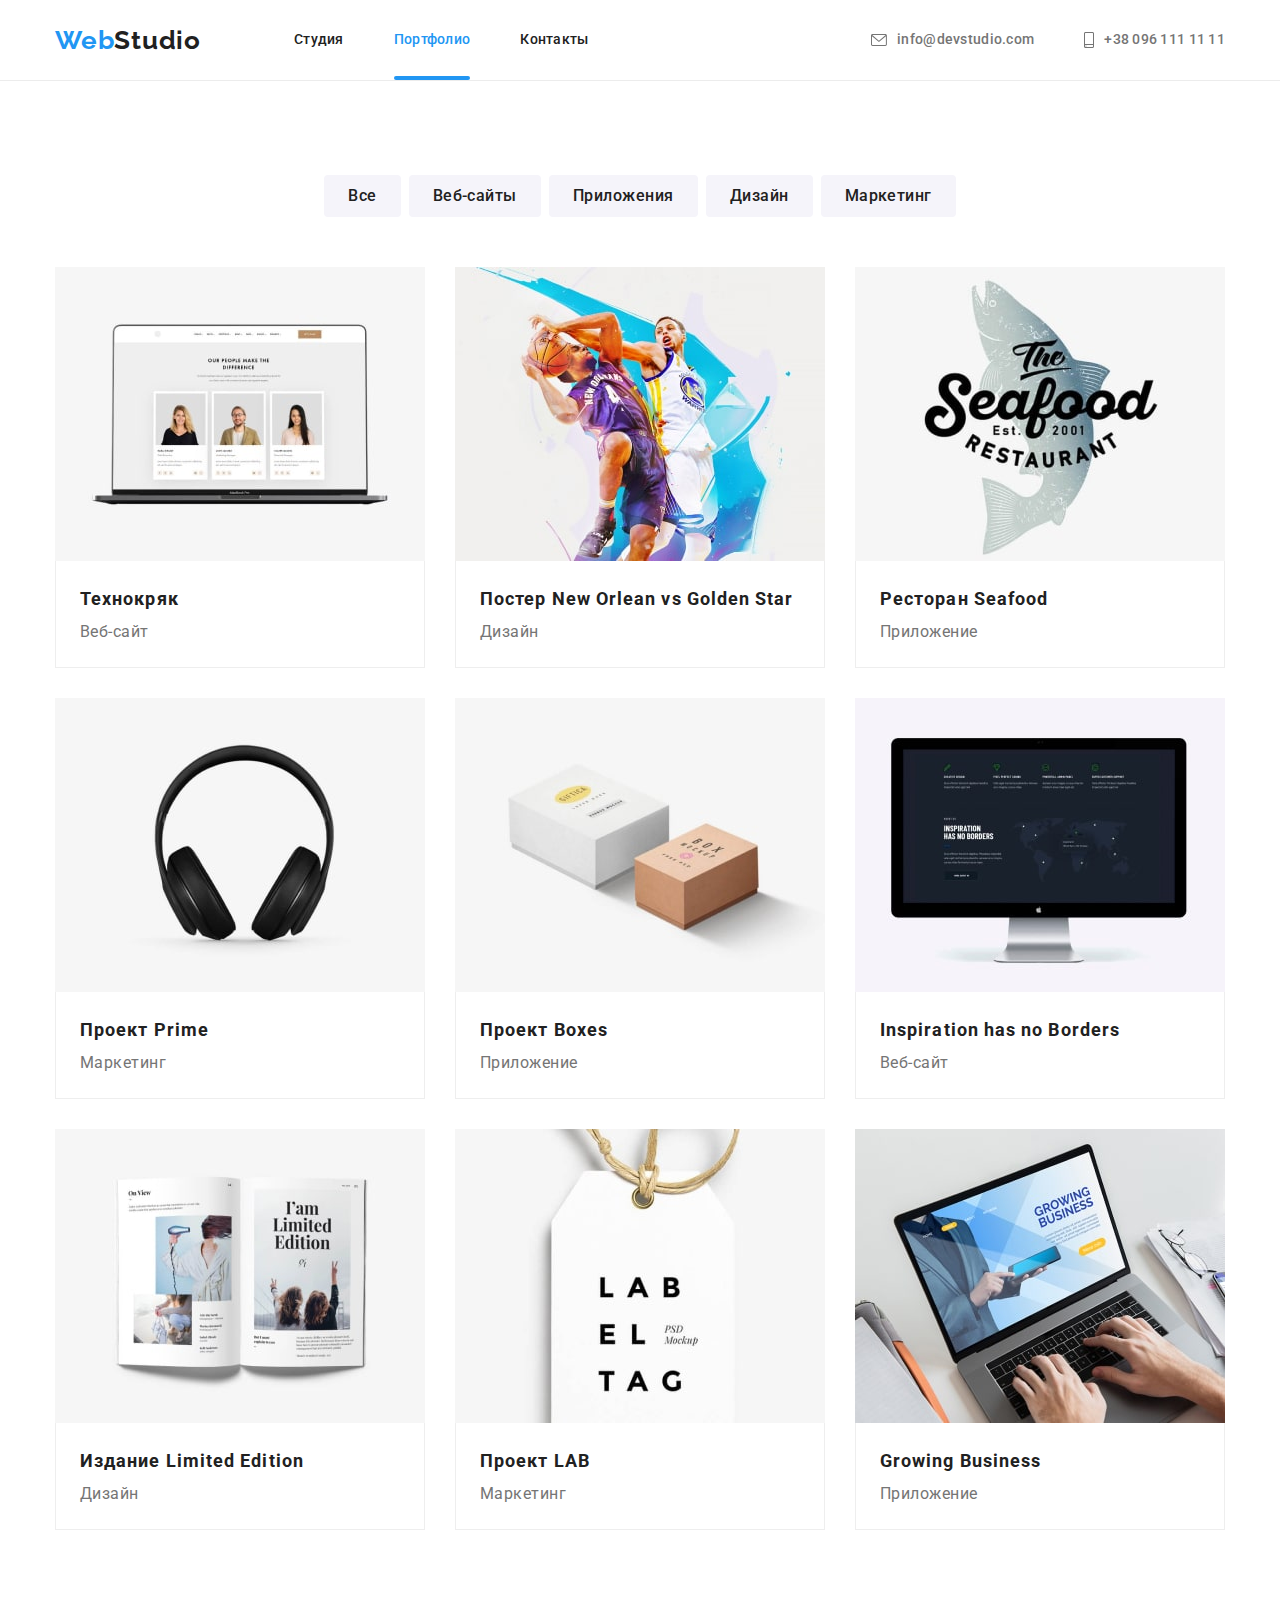
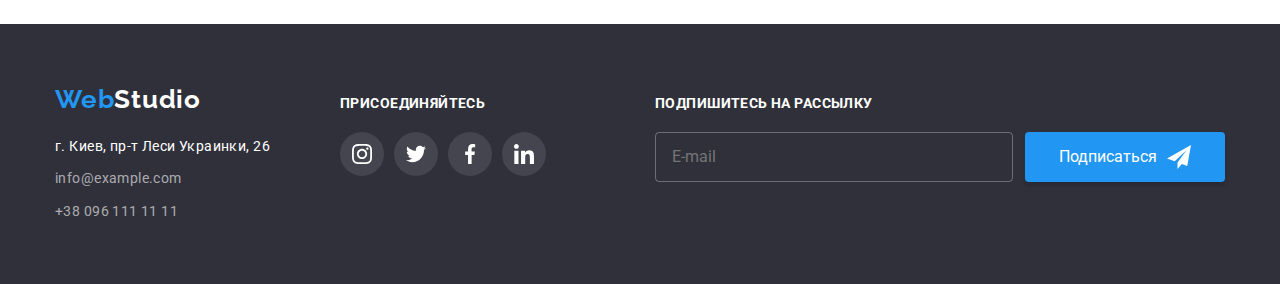
==== commit 56ab0c38: "версия с поправками" ====
--- a/portfolio.html
+++ b/portfolio.html
@@ -225,7 +225,7 @@
             </address>
         </div>
         <div class="social-box">
-            <h3 class="social-title">ПРИСОЕДИНЯЙТЕСЬ</h3>
+            <p class="social-title">присоединяйтесь</p>
             <ul class="footer-social-list">
                 <li class="footer-social-item">
                     <a href="" class="footer-social-link">
@@ -263,7 +263,7 @@
         </div>
         <div class="online">
             <form action="#" class="online-form">
-                <h2 class="online-title">подпишитесь на рассылку</h2>
+                <p class="social-title">подпишитесь на рассылку</p>
                 <div class="online-signup">
 
                     <input type="text" class="online-input" name="online-name" placeholder="E-mail">
--- a/css/styles.css
+++ b/css/styles.css
@@ -586,16 +586,6 @@
   margin-left: auto;
 }
 
-.online-title {
-  font-weight: 700;
-  font-size: 14px;
-  line-height: 1.14;
-  letter-spacing: 0.03em;
-  text-transform: uppercase;
-  margin-bottom: 20px;
-  color: var(--second-title-color);
-}
-
 .online-input {
   width: 358px;
   height: 50px;
@@ -608,6 +598,8 @@
 }
 
 .footer-form-button {
+  cursor: pointer;
+  border: transparent;
   display: flex;
   justify-content: center;
   align-items: center;
@@ -695,7 +687,10 @@
 }
 
 .modal-field {
-  margin-bottom: 30px;
+  margin-bottom: 10px;
+}
+.modal-comment {
+  margin-bottom: 20px;
 }
 
 .input-wrap {
@@ -766,12 +761,14 @@
 }
 
 .check-text {
+  align-items: center;
   justify-content: center;
   font-size: 14px;
   line-height: 1.71;
   letter-spacing: 0.03em;
   color: var(--first-contacts-color);
   display: flex;
+  margin-bottom: 30px;
 }
 
 .check-item {
